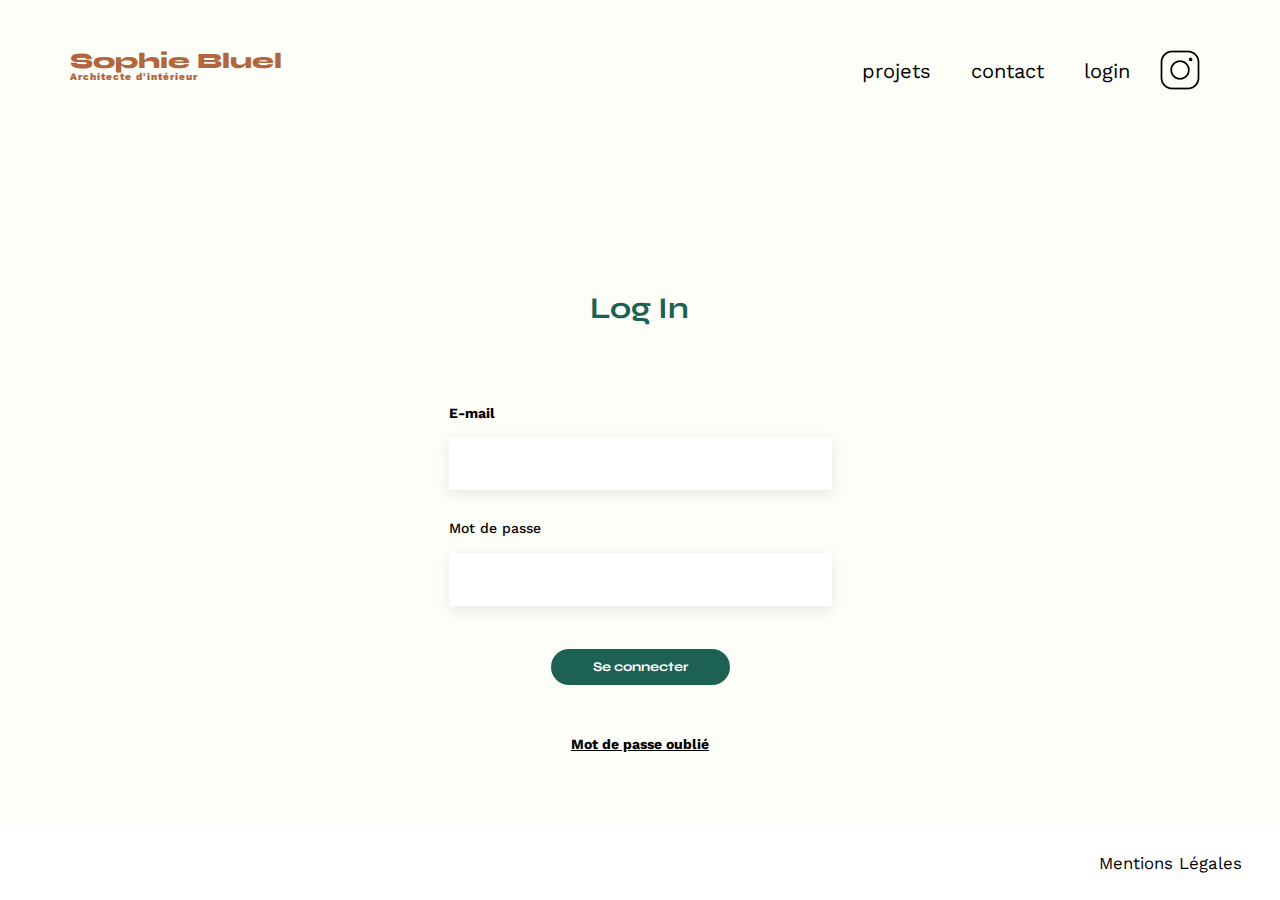
==== FrontEnd/login.html @ b078c042 "basic project" ====
<!DOCTYPE html>
<html lang="fr">
<head>
    <meta charset="UTF-8">
    <title>Sophie Bluel - Architecte d'intérieur</title>
    <meta name="viewport" content="width=device-width, initial-scale=1.0">
    <link rel="preconnect" href="https://fonts.googleapis.com">
	<link rel="preconnect" href="https://fonts.gstatic.com" crossorigin>
	<link href="https://fonts.googleapis.com/css2?family=Syne:wght@700;800&family=Work+Sans&display=swap" rel="stylesheet">
	<meta name="description" content="">
	<link rel="stylesheet" href="./assets/style/style.css">
	<link rel="stylesheet" href="./assets/style/login.css">
    <script src="./assets/JS/authentification.js" defer></script>
</head>
<body>
<header>
    <a href="index.html"><h1>Sophie Bluel <span>Architecte d'intérieur</span></h1></a>
    <nav>
        <ul>
			<li><a href="index.html#portfolio">projets</a></li>
			<li><a href="index.html#contact">contact</a></li>
			<li><a  href="/FrontEnd/login.html">login</a></li>
			<li><img src="./assets/icons/instagram.png" alt="Instagram"></li>
        </ul>
    </nav>
</header>
<main>
    <section class="login">
        <h2>Log In</h2>
		<p class="error"></p>
		<form action="#" method="post">
            <div class="div">
                <label for="email" class="email">E-mail</label>
                <input type="email" name="email" id="email">
            </div>
            <div class="div">
                <label for="password" class="password">Mot de passe</label>
                <input type="password" name="password" id="password" required>
            </div>
            <input type="submit" value="Se connecter" id="submit">
		</form>
        <a href="">Mot de passe oublié</a>
    </section>
</main>
<footer>
	<nav>
		<ul>
			<li>Mentions Légales</li>
		</ul>
	</nav>
</footer>
</body>
</html>
---- FrontEnd/assets/style/style.css ----
/* http://meyerweb.com/eric/tools/css/reset/
   v2.0 | 20110126
   License: none (public domain)
*/

html, body, div, span, applet, object, iframe,
h1, h2, h3, h4, h5, h6, p, blockquote, pre,
a, abbr, acronym, address, big, cite, code,
del, dfn, em, img, ins, kbd, q, s, samp,
small, strike, strong, sub, sup, tt, var,
b, u, i, center,
dl, dt, dd, ol, ul, li,
fieldset, form, label, legend,
table, caption, tbody, tfoot, thead, tr, th, td,
article, aside, canvas, details, embed,
figure, figcaption, footer, header, hgroup,
menu, nav, output, ruby, section, summary,
time, mark, audio, video {
	margin: 0;
	padding: 0;
	border: 0;
	font-size: 100%;
	font: inherit;
	vertical-align: baseline;
}
/* HTML5 display-role reset for older browsers */
article, aside, details, figcaption, figure,
footer, header, hgroup, menu, nav, section {
	display: block;
}
body {
	line-height: 1;
}
ol, ul {
	list-style: none;
}
blockquote, q {
	quotes: none;
}
blockquote:before, blockquote:after,
q:before, q:after {
	content: '';
	content: none;
}
table {
	border-collapse: collapse;
	border-spacing: 0;
}
/** end reset css**/
body {
	max-width: 1440px;
	margin:auto;
	font-family: 'Work Sans' ;
	font-size: 14px;
	display: flex;
	flex-direction: column;
	align-items: center;
	background-color: #fefef8
}
header {
	display: flex;
	justify-content: space-between;
	margin: 50px 0;
	max-width: 1140px;
    width: 100%
}
section {
	margin: 50px 0
}

h1{
	display: flex;
	flex-direction: column;
	font-family: 'Syne';
	font-size: 22px;
	font-weight: 800;
	color: #B1663C
}

h1 > span {
	font-family: 'Work Sans';
	font-size:10px;
	letter-spacing: 0.1em;
;
}

h2{
	font-family: 'Syne';
	font-weight: 700;
	font-size: 30px;
	color: #1D6154
}
nav ul {
	display: flex;
	align-items: center;
	list-style-type: none;

}

li:hover {
	color: #B1663C;
}
#introduction {
	display: flex;
	align-items: center;
}
#introduction figure {
	flex: 1
}
#introduction img {
	display: block;
	margin: auto;
	width: 80%;
}

#introduction article {
	flex: 1
}
#introduction h2 {
	margin-bottom: 1em;
}

#introduction p {
	margin-bottom: 0.5em;
}
#portfolio h2 {
	text-align: center;
	margin-bottom: 1em;
}
.gallery {
	width: 100%;
	display: grid;
	grid-template-columns: 1fr 1fr 1fr;
	grid-column-gap: 20px;
	grid-row-gap: 20px;
}

.gallery img {
	width: 305px;
    height: 407px;
}
#contact {
	width: 50%;
margin: auto;
}
#contact > * {
	text-align: center;

}
#contact h2{
	margin-bottom: 20px;
}
#contact form {
	text-align: left;
	margin: 30px 0 0 0;
    width: 100%;
	display: flex;
	flex-direction: column;
}

#contact input {
	height: 50px;
	font-size: 1.2em;
	border: none;
	box-shadow: 0px 4px 14px rgba(0, 0, 0, 0.09);
	text-align: start;
}
#contact label {
	margin: 2em 0 1em 0;
}
#contact textarea {
	border: none;
	box-shadow: 0px 4px 14px rgba(0, 0, 0, 0.09);
	text-align: start;
}

input[type="submit"]{
	font-family: 'Syne';
	font-weight: 700;
	color: white;
	background-color: #1D6154;
	margin : 2em auto ;
	width: 180px;
	border-radius: 60px;
}

footer {
	width: 100%;
	background-color: #FFFFFF;
}

footer nav ul {
	display: flex;
	justify-content: flex-end;
	margin: 2em
}

/* Mes modifications*/

main {
	max-width: 76%;
}

#portfolio .ul {
	display: flex;
	justify-content: center;
	height: 38px;
	margin-bottom: 2em;
}

#portfolio h3 {
	display: flex;
	justify-content: space-around;
	width: 585px;
	gap: 0px;
	text-align: center;
}

#portfolio button {
	min-width: 100px;
	height: 37px;
	border-radius: 60px;
	border: 1px solid #1D6154;
	color :#1D6154;
	background: none;
	font-family: Syne;
	font-size: 16px;
	font-weight: 700;
	line-height: 19.2px;
	text-align: center;
	padding: 10px;
}

#portfolio .tousactivate {
	background: #1D6154;
	color: #FFFFFF;
}

#portfolio .btnactivate{
	background: #1D6154;
	color: #FFFFFF;
}

#portfolio button:hover {
	background: #1D6154;
	color: #FFFFFF;
	cursor: pointer;
}

nav li, nav a {
	padding: 0 10px;
	font-size: 1.2em;
}

header a {
	text-decoration: none;
	color: initial;
}

nav a:hover {
	color: #b13c3c;
}

#portfolio .div-edit {
	display: flex;
	justify-content: center;
	align-items: center;
	margin-bottom: 2rem;
	gap: 1.25rem;
}

#portfolio .div-edit span {
	font-size: large;
	margin-bottom: 25px;
	cursor: pointer;
}
.admin-mod {
	background-color: black;
	height: 59px;
	width: 100%;
	display: flex;
	justify-content: center;
	align-items: center;
	color: #FFFFFF;
}

.admin-mod p {
	display: flex;
	color: white;
	width: max-content;
	height: 19px;
	gap: 21px;
	font-size: 19px;
}

.admin-mod p i {
	font-size: 16px;
	color: white;
}

h2 i {
	display: flex;
	height: 13px;
	width: 13px;
	color: #030303;
}

.logout:hover {
	font-weight: bold;
}

input[type="submit"]:hover {
	background: #0E2F28;
	cursor: pointer;
}

#contact input[value="Envoyer"] {
	text-align: center;
}

nav li:hover {
	cursor: pointer;
}

/* MODALE */

.modal {
	display: none;
	align-items: center;
	justify-content: center;
	position: fixed;
	height: 100%;
	width: 100%;
	background-color: rgba(0, 0, 0, 0.5)
}

.modal h2 {
	font-family: Work Sans;
	font-size: 26px;
	font-weight: 400;
	color: black;
	padding-top: 9.74%
}

.modal__pictures, .modal__pictures--add {
	position: relative;
	height: 670px;
	width: 43%;
	max-width: 630px;
	background-color: #FFFFFF;
	display: flex;
	align-items: center;
	justify-content: flex-end;
	flex-direction: column;
}

.modal .fa-xmark {
	position: absolute;
	top: 24px;
	right: 24px;
	font-size: 24px;
	cursor: pointer;
}

.modal button {
	width: 237px;
	height: 36px;
	border-radius: 60px;
	border: none;
	color: white;
    background-color: #1D6154;
	border-color: #1D6154;
	cursor: pointer;
	font-family: 'Syne';
}

.modal button:hover {
	background: #0E2F28;
}

.galleryModal {
	display: grid;
    grid-template-columns: 1fr 1fr 1fr 1fr 1fr;
	grid-column-gap: 8px;
    grid-row-gap: 4.36%;
	padding: 9.74% 0;
}

.contentButton {
	display: flex;
    justify-content: center;
    align-items: center;
    height: 126px;
    width: 407.23px;
	border-top: 1px solid #B3B3B3
}

.galleryModal figure {
	height: 1%;
}

.galleryModal img {
	height: 100px;
	width: 75px
}

.modal__pictures figure span {
	display: flex;
	align-items: center;
    justify-content: center;
	height: 17px;
	width: 17px;
	position: relative;
	top: 22px;
	left: 55px;
	color: #FFFFFF;
	background-color: black;
	font-size: 17px;
}

.modal__pictures figure span .fa-trash-can {
	font-size: 10px;
	cursor: pointer;
}

/* Modal 2 */
/* Element principal stylisé avec la première modal*/


.modal__pictures--add {
	display: none;
	justify-content: space-around;
}

.modal__pictures--add form {
	display: flex;
	flex-direction: column;
	justify-content: space-around;
	width: 66.67%;
}

.modal__pictures--add .contentButton button {
	background-color: #A7A7A7;
	color: #FFFFFF;
	border: none;
	cursor: auto;
}

.modal__pictures--add .contentButton {
	width: auto;
}

.imageSelect {
	display: flex;
	flex-direction: column;
	align-items: center;
	justify-content: space-around;
	height: 169px;
	background-color: #E8F1F6;
	border-radius: 3px;
}

.div__form {
	display: flex;
	flex-direction: column;
	height: 100%;
	gap: 20px;
}

.fa-image {
	color: #CBD6DC;
	font-size: 76px;
}

.imageSelect label {
	background-color: #CBD6DC;
	color: #306685;
	border-radius: 50px;
	height: 36px;
	width: 173px;
	display: flex;
    justify-content: center;
    align-items: center;
}

.imageSelect input {
	display: none;
}

.div__form img {
	display: none;
	max-width: 100%;
	max-height: 100%;
}

.div__form p {
	font-size: 10px;
}

#title, #category {
	height: 51px;
	border: none;
	box-shadow: 0px 4px 14px 0px #00000017;
}

.fa-arrow-left {
	position: absolute;
	top: 26px;
	left: 26px;
	font-size: 21px;
	cursor: pointer;
}

.fa-image {
	font-size: 76px;
}

.modal__pictures--add .contentButton .valid {
	background: #1D6154;
	color: #FFFFFF;
	cursor: pointer;
}

.modal__pictures--add .need {
	position: absolute;
	color: #B1663C;
	top: 18%;
}

.errorImg, .noFiles {
	color: red;
	text-align: center;
}
---- FrontEnd/assets/style/login.css ----
main {
    flex-grow: 1;
}

main .login {
    display: flex;
    flex-direction: column;
    align-items: center;
    gap: 38px;
    font-weight: bold;
}

main form {
    display: flex;
    flex-direction: column;
    gap: 30px;
}

main h2 {
    display: flex;
    margin-top: 100px;
    width: 100px;
    height: 36px;
}

nav a:hover {
font-weight: bold;
color: initial;
}

section a {
    color: initial;
    line-height: 16.42px;
}

.email {
    line-height: 16.42px;
}

#email {
    Width : 379px;
    Height : 51px;
    background: #FFFFFF;
    box-shadow: 0px 4px 14px 0px #00000017;
    border: none;
}

.password {
    font-weight: 500;
    line-height: 16.42px;
}

#password {
    Width : 379px;
    Height : 51px;
    background: #FFFFFF;
    box-shadow: 0px 4px 14px 0px #00000017;
    border: none;
}

.error {
    color: red;
}

.div {
    display: flex;
    flex-direction: column;
    gap: 16px;
}

#submit {
    width: 179px;
    height: 36px;
    border-radius: 60px;
    border: none;
    margin: 1em auto;
}

footer {
    position: absolute;
    bottom: 0;
    left: 0;
    width: 100%;
    max-width: 1440px;
}

footer nav ul {
	display: flex;
	justify-content: flex-end;
	margin: 2em
}
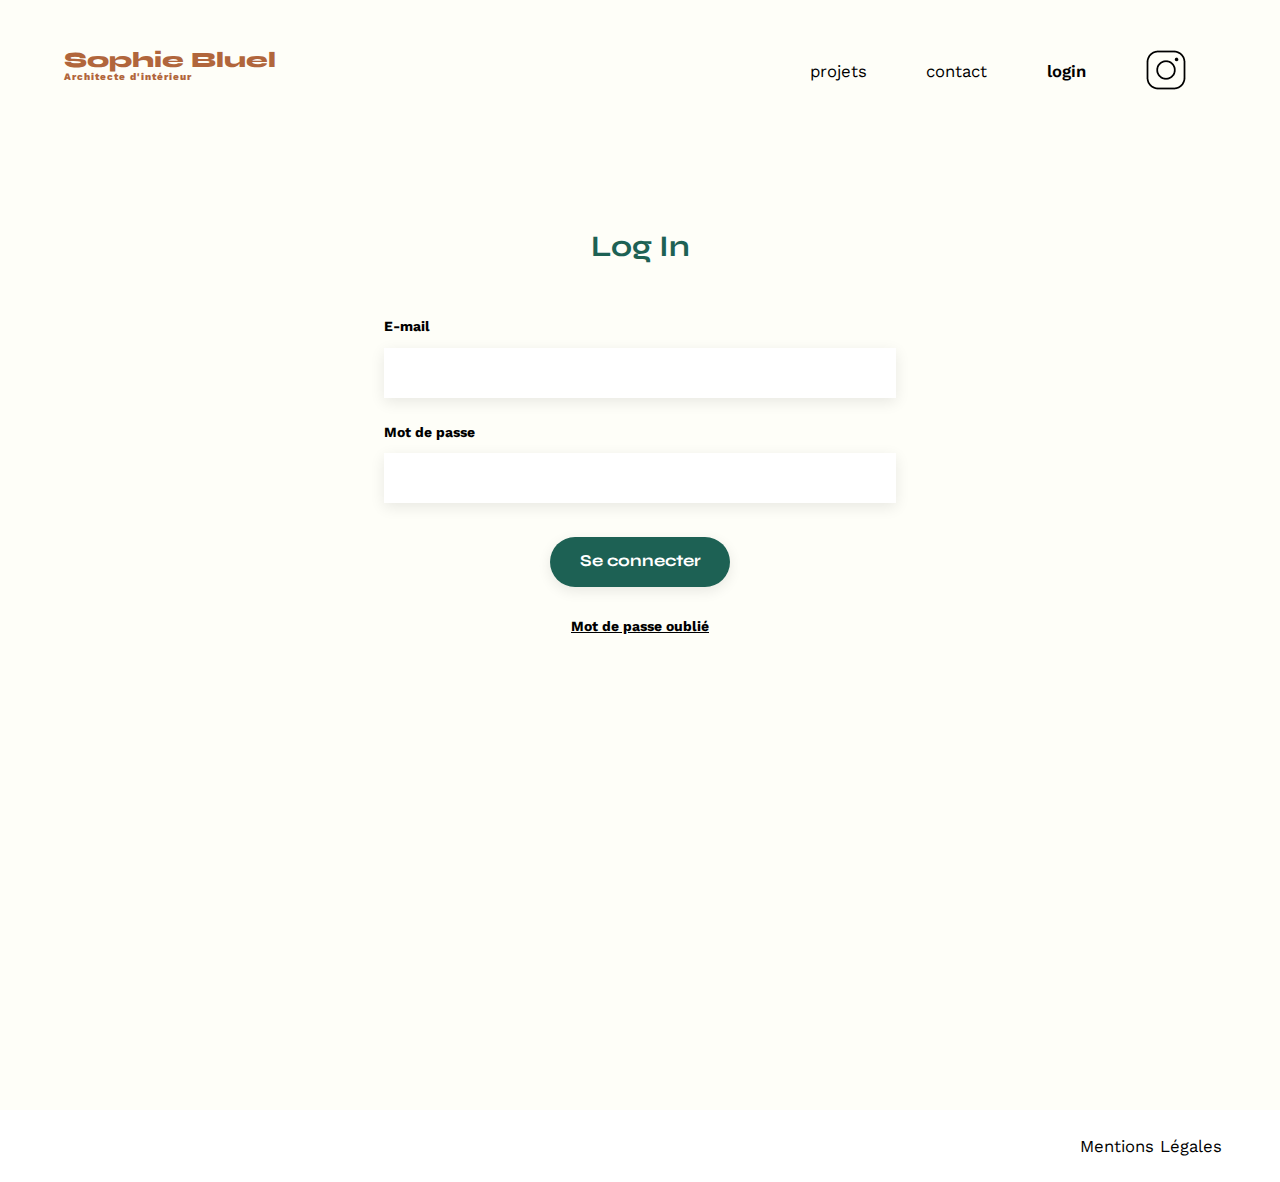
==== commit 2a45b395: "Projet de base" ====
--- a/FrontEnd/login.html
+++ b/FrontEnd/login.html
@@ -1,53 +1,57 @@
 <!DOCTYPE html>
 <html lang="fr">
-<head>
-    <meta charset="UTF-8">
-    <title>Sophie Bluel - Architecte d'intérieur</title>
-    <meta name="viewport" content="width=device-width, initial-scale=1.0">
-    <link rel="preconnect" href="https://fonts.googleapis.com">
-	<link rel="preconnect" href="https://fonts.gstatic.com" crossorigin>
-	<link href="https://fonts.googleapis.com/css2?family=Syne:wght@700;800&family=Work+Sans&display=swap" rel="stylesheet">
-	<meta name="description" content="">
-	<link rel="stylesheet" href="./assets/style/style.css">
-	<link rel="stylesheet" href="./assets/style/login.css">
-    <script src="./assets/JS/authentification.js" defer></script>
-</head>
-<body>
-<header>
-    <a href="index.html"><h1>Sophie Bluel <span>Architecte d'intérieur</span></h1></a>
-    <nav>
-        <ul>
-			<li><a href="index.html#portfolio">projets</a></li>
-			<li><a href="index.html#contact">contact</a></li>
-			<li><a  href="/FrontEnd/login.html">login</a></li>
-			<li><img src="./assets/icons/instagram.png" alt="Instagram"></li>
-        </ul>
-    </nav>
-</header>
-<main>
-    <section class="login">
-        <h2>Log In</h2>
-		<p class="error"></p>
-		<form action="#" method="post">
-            <div class="div">
-                <label for="email" class="email">E-mail</label>
-                <input type="email" name="email" id="email">
-            </div>
-            <div class="div">
-                <label for="password" class="password">Mot de passe</label>
-                <input type="password" name="password" id="password" required>
-            </div>
-            <input type="submit" value="Se connecter" id="submit">
-		</form>
-        <a href="">Mot de passe oublié</a>
-    </section>
-</main>
-<footer>
-	<nav>
-		<ul>
-			<li>Mentions Légales</li>
-		</ul>
-	</nav>
-</footer>
-</body>
+    <head>
+        <meta charset="UTF-8">
+        <title>Sophie Bluel - Architecte d'intérieur</title>
+        <meta name="viewport" content="width=device-width, initial-scale=1.0">
+        <link rel="preconnect" href="https://fonts.googleapis.com">
+        <link rel="preconnect" href="https://fonts.gstatic.com" crossorigin>
+        <link href="https://fonts.googleapis.com/css2?family=Syne:wght@700;800&family=Work+Sans&display=swap" rel="stylesheet">
+        <meta name="description" content="">
+        <link rel="stylesheet" href="assets/style/style.css">
+    </head>
+
+    <body>
+        <!--==================== HEADER ====================-->
+		<header>
+			<h1>Sophie Bluel <span>Architecte d'intérieur</span></h1>
+			<nav>
+				<ul>
+					<li><a href="./index.html">projets</a></li>
+					<li><a href="mailto:contact@sophiebluel.com">contact</a></li>
+					<li class="active">login</li>
+					<li><img src="./assets/icons/instagram.png" alt="Icône Instagram"></li>
+				</ul>
+			</nav>
+		</header>
+
+        <!--==================== LOGIN ====================-->
+        <main class="login">
+            <section id="contact">
+                <h2>Log In</h2>
+                <p class="message-error"></p>
+                <form action="#" method="post">
+                    <label for="email">E-mail</label>
+                    <input type="email" name="email" id="email">
+                    <label for="password"> Mot de passe</label>
+                    <input type="password" name="password" id="password">
+                    <input type="submit" value="Se connecter">
+                    <a class="reset-password" href="#">Mot de passe oublié</a>
+                </form>
+            </section>
+        </main>
+
+        <!--==================== FOOTER ====================-->
+		<footer>
+			<nav>
+				<ul>
+					<li>Mentions Légales</li>
+				</ul>
+			</nav>
+		</footer>
+
+		<!--==================== JAVASCRIPT ====================-->
+		<script src="./assets/js/login.js"></script>
+
+    </body>
 </html>--- a/FrontEnd/assets/style/style.css
+++ b/FrontEnd/assets/style/style.css
@@ -1,112 +1,142 @@
-/* http://meyerweb.com/eric/tools/css/reset/
-   v2.0 | 20110126
-   License: none (public domain)
-*/
-
-html, body, div, span, applet, object, iframe,
-h1, h2, h3, h4, h5, h6, p, blockquote, pre,
-a, abbr, acronym, address, big, cite, code,
-del, dfn, em, img, ins, kbd, q, s, samp,
-small, strike, strong, sub, sup, tt, var,
-b, u, i, center,
-dl, dt, dd, ol, ul, li,
-fieldset, form, label, legend,
-table, caption, tbody, tfoot, thead, tr, th, td,
-article, aside, canvas, details, embed,
-figure, figcaption, footer, header, hgroup,
-menu, nav, output, ruby, section, summary,
-time, mark, audio, video {
+/*=============== BASE ===============*/
+* {
 	margin: 0;
 	padding: 0;
-	border: 0;
 	font-size: 100%;
 	font: inherit;
 	vertical-align: baseline;
 }
-/* HTML5 display-role reset for older browsers */
+
+
+html {
+	scroll-behavior: smooth;
+}
+
 article, aside, details, figcaption, figure,
 footer, header, hgroup, menu, nav, section {
 	display: block;
 }
+
+main {
+	width: 90%;
+}
+
 body {
+	background-color: #fefef8;
 	line-height: 1;
-}
+	max-width: 1440px;
+	width: 100%;
+	margin:auto;
+	font-family: 'Work Sans' ;
+	font-size: 0.87rem;
+	display: flex;
+	flex-direction: column;
+	align-items: center;
+}
+
+section {
+	margin: 3.12rem 0;
+}
+
 ol, ul {
 	list-style: none;
 }
+
 blockquote, q {
 	quotes: none;
 }
+
 blockquote:before, blockquote:after,
 q:before, q:after {
 	content: '';
 	content: none;
 }
+
 table {
 	border-collapse: collapse;
 	border-spacing: 0;
 }
-/** end reset css**/
-body {
-	max-width: 1440px;
-	margin:auto;
-	font-family: 'Work Sans' ;
-	font-size: 14px;
-	display: flex;
-	flex-direction: column;
-	align-items: center;
-	background-color: #fefef8
-}
+
+a {
+	color: inherit;
+	text-decoration: none;
+}
+
+.active {
+	font-weight: 600;
+}
+
+/*=============== HEADER ===============*/
 header {
 	display: flex;
 	justify-content: space-between;
-	margin: 50px 0;
-	max-width: 1140px;
-    width: 100%
-}
-section {
-	margin: 50px 0
-}
-
-h1{
+	margin: 3.12rem 0;
+	width: 90%;
+}
+
+h1 {
 	display: flex;
 	flex-direction: column;
 	font-family: 'Syne';
-	font-size: 22px;
+	font-size: 1.37rem;
 	font-weight: 800;
-	color: #B1663C
+	color: #B1663C;
 }
 
 h1 > span {
 	font-family: 'Work Sans';
-	font-size:10px;
+	font-size: 0.62rem;
 	letter-spacing: 0.1em;
-;
-}
-
-h2{
+}
+
+h2 {
 	font-family: 'Syne';
 	font-weight: 700;
-	font-size: 30px;
-	color: #1D6154
-}
+	font-size: 1.87rem;
+	color: #1D6154;
+}
+
 nav ul {
 	display: flex;
 	align-items: center;
 	list-style-type: none;
 
+}
+nav li {
+	padding: 0 1.87rem;
+	font-size: 1.2em;
 }
 
 li:hover {
 	color: #B1663C;
-}
+	cursor: pointer;
+}
+
+/*=============== ADMINISTRATEUR ===============*/
+.admin-mod {
+	background-color: black;
+	height: 3.12rem;
+	width: 100%;
+	display: flex;
+	justify-content: center;
+	align-items: center;
+
+}
+
+.admin-mod p {
+	color: white;
+}
+
+/*=============== INTRO ===============*/
 #introduction {
 	display: flex;
 	align-items: center;
 }
+
 #introduction figure {
-	flex: 1
-}
+	flex: 1;
+}
+
 #introduction img {
 	display: block;
 	margin: auto;
@@ -114,8 +144,9 @@
 }
 
 #introduction article {
-	flex: 1
-}
+	flex: 1;
+}
+
 #introduction h2 {
 	margin-bottom: 1em;
 }
@@ -123,411 +154,399 @@
 #introduction p {
 	margin-bottom: 0.5em;
 }
+
+/*=============== PORTFOLIO ===============*/
 #portfolio h2 {
 	text-align: center;
 	margin-bottom: 1em;
 }
+
+.container-filtres {
+	display: flex;
+	justify-content: center;
+	align-items: center;
+	gap: 0.93rem;
+	height: 6.25rem;
+}
+
+.container-filtres button {
+	background-color: #fefef8;
+	padding: 0.56rem 1.25rem;
+	border: 0.06rem solid #1d6154;
+	border-radius: 1.56rem;
+	color: #1d6154;
+	font-weight: 700;
+	font-size: 1.2rem;
+	font-family: Syne;
+	cursor: pointer;
+}
+
+.container-filtres button:focus {
+	background-color: #1d6154;
+	color: white;
+}
+
 .gallery {
 	width: 100%;
 	display: grid;
 	grid-template-columns: 1fr 1fr 1fr;
-	grid-column-gap: 20px;
-	grid-row-gap: 20px;
+	grid-column-gap: 1.25rem;
+	grid-row-gap: 1.25rem;
 }
 
 .gallery img {
-	width: 305px;
-    height: 407px;
-}
+	width: 100%;
+}
+
+#portfolio .div-edit {
+	display: flex;
+	justify-content: center;
+	align-items: center;
+	margin-bottom: 2rem;
+	gap: 1.25rem;
+}
+
+#portfolio .div-edit span {
+	font-size: large;
+	margin-bottom: 1.5rem;
+	cursor: pointer;
+}
+
+/*=============== MODALS ===============*/
+.container-modals {
+	display: none;
+	justify-content: center;
+	align-items: center;
+	position: fixed;
+	margin: 0 auto;
+	max-width: 1440px;
+	width: 100%;
+	height: 100%;
+	background-color: rgba(128, 128, 128, 0.347);
+}
+
+.modal-projet {
+	background-color: white;
+	width: 40%;
+	height: 70%;
+	border-radius: 0.75rem;
+	display: flex;
+	flex-direction: column;
+	align-items: center;
+	justify-content: space-around;
+	position: relative;
+}
+
+.fa-xmark {
+	position: absolute;
+	top: 1.25rem;
+	right: 1.25rem;
+	font-size: 1.3rem;
+	cursor: pointer;
+}
+
+/* Edition des projets dans la modale */
+.container-gallery-button {
+	display: flex;
+    flex-direction: column;
+    justify-content: space-between;
+    height: 70%;
+    width: 70%;
+}
+
+.projet-modal {
+	width: 100%;
+    height: 50%;
+    display: grid;
+    grid-template-columns: 1fr 1fr 1fr 1fr 1fr;
+    grid-template-rows: 40% 40% 40%;
+    grid-column-gap: 10px;
+    grid-row-gap: 30px;
+	margin-top: -2rem;
+}
+
+.modal-projet h2 {
+	margin-top: 10px;
+	margin-bottom: 2rem;
+    font-weight: bold;
+    font-size: 1.5rem;
+}
+
+.projet-modal figure {
+	width: 100%;
+    height: 100%;
+    position: relative;
+}
+
+.projet-modal img {
+	width: 100%;
+    height: 100%;
+}
+
+.projet-modal span {
+	display: flex;
+    justify-content: center;
+    align-items: center;
+    position: absolute;
+    top: 5px;
+    right: 5px;
+    background-color: black;
+    height: 18px;
+    width: 18px;
+    cursor: pointer;
+}
+
+.projet-modal .fa-trash-can {
+	color: white;
+    font-size: 0.7rem;
+}
+
+.container-button-modal {
+	display: flex;
+    justify-content: center;
+    align-items: center;
+    height: 20%;
+    width: 100%;
+    border-top: 1px solid gray
+}
+
+.container-button-modal button {
+	background-color: #1d6154;
+    padding: 9px 50px;
+    border-radius: 25px;
+    color: white;
+    font-weight: 700;
+    font-size: 1rem;
+    font-family: Syne;
+    cursor: pointer;
+	border: none;
+}
+
+.container-button-modal button:hover {
+	background-color: white;
+    border: 1px solid #1d6154;
+    color: #1d6154;
+}
+
+/* Modale 2 - Add works */
+.modal-addworks {
+	background-color: white;
+	width: 40%;
+	height: 70%;
+	border-radius: 0.75rem;
+	display: none;
+	flex-direction: column;
+	align-items: center;
+	justify-content: space-around;
+	position: relative;
+}
+
+.modal-addworks .arrow-left .fa-arrow-left {
+	position: absolute;
+    top: 1.25rem;
+    left: 1.25rem;
+	font-size: 1.3rem;
+    cursor: pointer;
+}
+
+.modal-addworks .xmark .fa-xmark {
+	position: absolute;
+	top: 1.25rem;
+	right: 1.25rem;
+	font-size: 1.3rem;
+	cursor: pointer;
+}
+
+.modal-addworks h2 {
+	margin-top: 10px;
+    font-weight: bold;
+    font-size: 1.5rem;
+}
+
+.modal-addworks form {
+	display: flex;
+    justify-content: center;
+    flex-direction: column;
+    height: 80%;
+    width: 75%;
+    gap: 20px;
+}
+
+.modal-addworks form .container-file {
+	display: flex;
+    position: relative;
+    flex-direction: column;
+    justify-content: center;
+    align-items: center;
+    height: 40%;
+    background-color: #e8f1f6;
+    gap: 10px;
+}
+
+.modal-addworks form .container-file img {
+	display: none;
+    max-width: 100%;
+    height: 100%;
+    z-index: 2;
+    position: absolute;
+}
+
+.modal-addworks form .container-file .fa-image {
+	margin-top: 1rem;
+	font-size: 4rem;
+    color: #b9c5cc;
+}
+
+.modal-addworks form .container-file .label-file {
+	display: block;
+    display: flex;
+    align-items: center;
+    background-color: #b9c5cc;
+    border-radius: 15px;
+    height: 30px;
+    padding: 0 20px;
+    color: #306685;
+    cursor: pointer;
+}
+
+.modal-addworks form .container-file input {
+	opacity: 0;
+}
+
+.modal-addworks form #title {
+	height: 3.12rem;
+	font-size: 0.8rem;
+	border: none;
+	box-shadow: 0 0.25rem 0.87rem rgba(0, 0, 0, 0.09);
+}
+
+.modal-addworks form #category-input {
+	height: 3.12rem;
+	font-size: 0.8rem;
+	border: none;
+	box-shadow: 0 0.25rem 0.87rem rgba(0, 0, 0, 0.09);
+}
+
+.container-button-addworks {
+	display: flex;
+    justify-content: center;
+    align-items: center;
+    height: 100px;
+    width: 100%;
+    border-top: 1px solid gray;
+}
+
+.container-button-addworks .button-modal-2 {
+	background-color: #a7a7a7;
+    padding: 9px 50px;
+    border-radius: 25px;
+    color: white;
+    font-weight: 700;
+    font-size: 1rem;
+    font-family: Syne;
+    cursor: pointer;
+	border: none;
+}
+
+.container-button-addworks .button-modal-2:hover {
+	background-color: white;
+    border: 1px solid #1d6154;
+    color: #1d6154;
+}
+
+.button-modal-2-active {
+	background-color: #1d6154;
+	padding: 9px 50px;
+    border-radius: 25px;
+    color: white;
+    font-weight: 700;
+    font-size: 1rem;
+    font-family: Syne;
+    cursor: pointer;
+	border: none;
+}
+
+/*=============== LOGIN ===============*/
+.login {
+	width: 80%;
+	min-height: 40.6rem;
+	margin-top: 5.62rem;
+	margin-bottom: 14.25rem;
+}
+
+.reset-password {
+    display: flex;
+    justify-content: center;
+    color: black;
+    font-weight: 700;
+	text-decoration: underline;
+}
+
+.message-error {
+	color: #ff0000;
+}
+
+/*=============== CONTACT ===============*/
 #contact {
 	width: 50%;
-margin: auto;
-}
+	margin: auto;
+}
+
 #contact > * {
 	text-align: center;
-
-}
+}
+
 #contact h2{
-	margin-bottom: 20px;
-}
+	margin-bottom: 1.25rem;
+}
+
 #contact form {
 	text-align: left;
-	margin: 30px 0 0 0;
-    width: 100%;
+	margin-top: 1.87rem;
 	display: flex;
 	flex-direction: column;
 }
 
 #contact input {
-	height: 50px;
+	height: 3.12rem;
 	font-size: 1.2em;
 	border: none;
-	box-shadow: 0px 4px 14px rgba(0, 0, 0, 0.09);
-	text-align: start;
-}
+	box-shadow: 0 0.25rem 0.87rem rgba(0, 0, 0, 0.09);
+}
+
 #contact label {
 	margin: 2em 0 1em 0;
-}
+	font-weight: 700;
+}
+
 #contact textarea {
 	border: none;
-	box-shadow: 0px 4px 14px rgba(0, 0, 0, 0.09);
-	text-align: start;
+	box-shadow: 0 0.25rem 0.87rem rgba(0, 0, 0, 0.09);
 }
 
 input[type="submit"]{
+	cursor: pointer;
 	font-family: 'Syne';
 	font-weight: 700;
 	color: white;
 	background-color: #1D6154;
-	margin : 2em auto ;
-	width: 180px;
-	border-radius: 60px;
-}
-
+	margin : 2em auto;
+	width: 11.25rem;
+	text-align: center;
+	border-radius: 3.75rem;
+}
+
+/*=============== FOOTER ===============*/
 footer {
-	width: 100%;
-	background-color: #FFFFFF;
+	display: flex;
+	justify-content: flex-end;
+	align-items: center;
+	background-color: #ffffff;
+	width: 100%;
 }
 
 footer nav ul {
 	display: flex;
 	justify-content: flex-end;
-	margin: 2em
-}
-
-/* Mes modifications*/
-
-main {
-	max-width: 76%;
-}
-
-#portfolio .ul {
-	display: flex;
-	justify-content: center;
-	height: 38px;
-	margin-bottom: 2em;
-}
-
-#portfolio h3 {
-	display: flex;
-	justify-content: space-around;
-	width: 585px;
-	gap: 0px;
-	text-align: center;
-}
-
-#portfolio button {
-	min-width: 100px;
-	height: 37px;
-	border-radius: 60px;
-	border: 1px solid #1D6154;
-	color :#1D6154;
-	background: none;
-	font-family: Syne;
-	font-size: 16px;
-	font-weight: 700;
-	line-height: 19.2px;
-	text-align: center;
-	padding: 10px;
-}
-
-#portfolio .tousactivate {
-	background: #1D6154;
-	color: #FFFFFF;
-}
-
-#portfolio .btnactivate{
-	background: #1D6154;
-	color: #FFFFFF;
-}
-
-#portfolio button:hover {
-	background: #1D6154;
-	color: #FFFFFF;
-	cursor: pointer;
-}
-
-nav li, nav a {
-	padding: 0 10px;
-	font-size: 1.2em;
-}
-
-header a {
-	text-decoration: none;
-	color: initial;
-}
-
-nav a:hover {
-	color: #b13c3c;
-}
-
-#portfolio .div-edit {
-	display: flex;
-	justify-content: center;
-	align-items: center;
-	margin-bottom: 2rem;
-	gap: 1.25rem;
-}
-
-#portfolio .div-edit span {
-	font-size: large;
-	margin-bottom: 25px;
-	cursor: pointer;
-}
-.admin-mod {
-	background-color: black;
-	height: 59px;
-	width: 100%;
-	display: flex;
-	justify-content: center;
-	align-items: center;
-	color: #FFFFFF;
-}
-
-.admin-mod p {
-	display: flex;
-	color: white;
-	width: max-content;
-	height: 19px;
-	gap: 21px;
-	font-size: 19px;
-}
-
-.admin-mod p i {
-	font-size: 16px;
-	color: white;
-}
-
-h2 i {
-	display: flex;
-	height: 13px;
-	width: 13px;
-	color: #030303;
-}
-
-.logout:hover {
-	font-weight: bold;
-}
-
-input[type="submit"]:hover {
-	background: #0E2F28;
-	cursor: pointer;
-}
-
-#contact input[value="Envoyer"] {
-	text-align: center;
-}
-
-nav li:hover {
-	cursor: pointer;
-}
-
-/* MODALE */
-
-.modal {
-	display: none;
-	align-items: center;
-	justify-content: center;
-	position: fixed;
-	height: 100%;
-	width: 100%;
-	background-color: rgba(0, 0, 0, 0.5)
-}
-
-.modal h2 {
-	font-family: Work Sans;
-	font-size: 26px;
-	font-weight: 400;
-	color: black;
-	padding-top: 9.74%
-}
-
-.modal__pictures, .modal__pictures--add {
-	position: relative;
-	height: 670px;
-	width: 43%;
-	max-width: 630px;
-	background-color: #FFFFFF;
-	display: flex;
-	align-items: center;
-	justify-content: flex-end;
-	flex-direction: column;
-}
-
-.modal .fa-xmark {
-	position: absolute;
-	top: 24px;
-	right: 24px;
-	font-size: 24px;
-	cursor: pointer;
-}
-
-.modal button {
-	width: 237px;
-	height: 36px;
-	border-radius: 60px;
-	border: none;
-	color: white;
-    background-color: #1D6154;
-	border-color: #1D6154;
-	cursor: pointer;
-	font-family: 'Syne';
-}
-
-.modal button:hover {
-	background: #0E2F28;
-}
-
-.galleryModal {
-	display: grid;
-    grid-template-columns: 1fr 1fr 1fr 1fr 1fr;
-	grid-column-gap: 8px;
-    grid-row-gap: 4.36%;
-	padding: 9.74% 0;
-}
-
-.contentButton {
-	display: flex;
-    justify-content: center;
-    align-items: center;
-    height: 126px;
-    width: 407.23px;
-	border-top: 1px solid #B3B3B3
-}
-
-.galleryModal figure {
-	height: 1%;
-}
-
-.galleryModal img {
-	height: 100px;
-	width: 75px
-}
-
-.modal__pictures figure span {
-	display: flex;
-	align-items: center;
-    justify-content: center;
-	height: 17px;
-	width: 17px;
-	position: relative;
-	top: 22px;
-	left: 55px;
-	color: #FFFFFF;
-	background-color: black;
-	font-size: 17px;
-}
-
-.modal__pictures figure span .fa-trash-can {
-	font-size: 10px;
-	cursor: pointer;
-}
-
-/* Modal 2 */
-/* Element principal stylisé avec la première modal*/
-
-
-.modal__pictures--add {
-	display: none;
-	justify-content: space-around;
-}
-
-.modal__pictures--add form {
-	display: flex;
-	flex-direction: column;
-	justify-content: space-around;
-	width: 66.67%;
-}
-
-.modal__pictures--add .contentButton button {
-	background-color: #A7A7A7;
-	color: #FFFFFF;
-	border: none;
-	cursor: auto;
-}
-
-.modal__pictures--add .contentButton {
-	width: auto;
-}
-
-.imageSelect {
-	display: flex;
-	flex-direction: column;
-	align-items: center;
-	justify-content: space-around;
-	height: 169px;
-	background-color: #E8F1F6;
-	border-radius: 3px;
-}
-
-.div__form {
-	display: flex;
-	flex-direction: column;
-	height: 100%;
-	gap: 20px;
-}
-
-.fa-image {
-	color: #CBD6DC;
-	font-size: 76px;
-}
-
-.imageSelect label {
-	background-color: #CBD6DC;
-	color: #306685;
-	border-radius: 50px;
-	height: 36px;
-	width: 173px;
-	display: flex;
-    justify-content: center;
-    align-items: center;
-}
-
-.imageSelect input {
-	display: none;
-}
-
-.div__form img {
-	display: none;
-	max-width: 100%;
-	max-height: 100%;
-}
-
-.div__form p {
-	font-size: 10px;
-}
-
-#title, #category {
-	height: 51px;
-	border: none;
-	box-shadow: 0px 4px 14px 0px #00000017;
-}
-
-.fa-arrow-left {
-	position: absolute;
-	top: 26px;
-	left: 26px;
-	font-size: 21px;
-	cursor: pointer;
-}
-
-.fa-image {
-	font-size: 76px;
-}
-
-.modal__pictures--add .contentButton .valid {
-	background: #1D6154;
-	color: #FFFFFF;
-	cursor: pointer;
-}
-
-.modal__pictures--add .need {
-	position: absolute;
-	color: #B1663C;
-	top: 18%;
-}
-
-.errorImg, .noFiles {
-	color: red;
-	text-align: center;
+	margin: 2em;
 }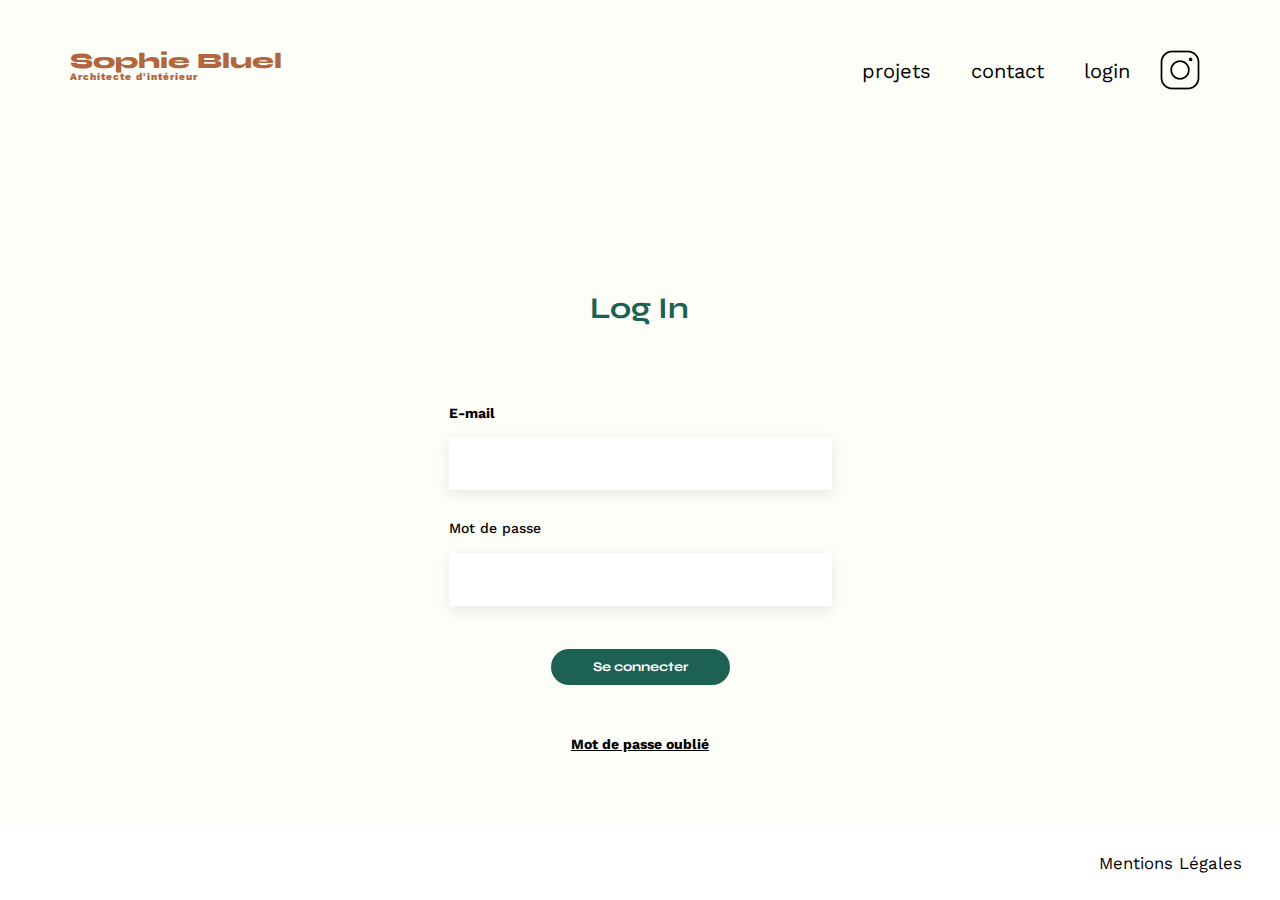
==== commit 5418668a: "demandes du client effectuées" ====
--- a/FrontEnd/login.html
+++ b/FrontEnd/login.html
@@ -1,57 +1,53 @@
 <!DOCTYPE html>
 <html lang="fr">
-    <head>
-        <meta charset="UTF-8">
-        <title>Sophie Bluel - Architecte d'intérieur</title>
-        <meta name="viewport" content="width=device-width, initial-scale=1.0">
-        <link rel="preconnect" href="https://fonts.googleapis.com">
-        <link rel="preconnect" href="https://fonts.gstatic.com" crossorigin>
-        <link href="https://fonts.googleapis.com/css2?family=Syne:wght@700;800&family=Work+Sans&display=swap" rel="stylesheet">
-        <meta name="description" content="">
-        <link rel="stylesheet" href="assets/style/style.css">
-    </head>
-
-    <body>
-        <!--==================== HEADER ====================-->
-		<header>
-			<h1>Sophie Bluel <span>Architecte d'intérieur</span></h1>
-			<nav>
-				<ul>
-					<li><a href="./index.html">projets</a></li>
-					<li><a href="mailto:contact@sophiebluel.com">contact</a></li>
-					<li class="active">login</li>
-					<li><img src="./assets/icons/instagram.png" alt="Icône Instagram"></li>
-				</ul>
-			</nav>
-		</header>
-
-        <!--==================== LOGIN ====================-->
-        <main class="login">
-            <section id="contact">
-                <h2>Log In</h2>
-                <p class="message-error"></p>
-                <form action="#" method="post">
-                    <label for="email">E-mail</label>
-                    <input type="email" name="email" id="email">
-                    <label for="password"> Mot de passe</label>
-                    <input type="password" name="password" id="password">
-                    <input type="submit" value="Se connecter">
-                    <a class="reset-password" href="#">Mot de passe oublié</a>
-                </form>
-            </section>
-        </main>
-
-        <!--==================== FOOTER ====================-->
-		<footer>
-			<nav>
-				<ul>
-					<li>Mentions Légales</li>
-				</ul>
-			</nav>
-		</footer>
-
-		<!--==================== JAVASCRIPT ====================-->
-		<script src="./assets/js/login.js"></script>
-
-    </body>
+<head>
+    <meta charset="UTF-8">
+    <title>Sophie Bluel - Architecte d'intérieur</title>
+    <meta name="viewport" content="width=device-width, initial-scale=1.0">
+    <link rel="preconnect" href="https://fonts.googleapis.com">
+	<link rel="preconnect" href="https://fonts.gstatic.com" crossorigin>
+	<link href="https://fonts.googleapis.com/css2?family=Syne:wght@700;800&family=Work+Sans&display=swap" rel="stylesheet">
+	<meta name="description" content="">
+	<link rel="stylesheet" href="./assets/style/style.css">
+	<link rel="stylesheet" href="./assets/style/login.css">
+    <script src="./assets/JS/authentification.js" defer></script>
+</head>
+<body>
+<header>
+    <a href="index.html"><h1>Sophie Bluel <span>Architecte d'intérieur</span></h1></a>
+    <nav>
+        <ul>
+			<li><a href="index.html#portfolio">projets</a></li>
+			<li><a href="index.html#contact">contact</a></li>
+			<li><a  href="/FrontEnd/login.html">login</a></li>
+			<li><img src="./assets/icons/instagram.png" alt="Instagram"></li>
+        </ul>
+    </nav>
+</header>
+<main>
+    <section class="login">
+        <h2>Log In</h2>
+		<p class="error"></p>
+		<form action="#" method="post">
+            <div class="div">
+                <label for="email" class="email">E-mail</label>
+                <input type="email" name="email" id="email">
+            </div>
+            <div class="div">
+                <label for="password" class="password">Mot de passe</label>
+                <input type="password" name="password" id="password" required>
+            </div>
+            <input type="submit" value="Se connecter" id="submit">
+		</form>
+        <a href="">Mot de passe oublié</a>
+    </section>
+</main>
+<footer>
+	<nav>
+		<ul>
+			<li>Mentions Légales</li>
+		</ul>
+	</nav>
+</footer>
+</body>
 </html>--- a/FrontEnd/assets/style/style.css
+++ b/FrontEnd/assets/style/style.css
@@ -1,142 +1,112 @@
-/*=============== BASE ===============*/
-* {
+/* http://meyerweb.com/eric/tools/css/reset/
+   v2.0 | 20110126
+   License: none (public domain)
+*/
+
+html, body, div, span, applet, object, iframe,
+h1, h2, h3, h4, h5, h6, p, blockquote, pre,
+a, abbr, acronym, address, big, cite, code,
+del, dfn, em, img, ins, kbd, q, s, samp,
+small, strike, strong, sub, sup, tt, var,
+b, u, i, center,
+dl, dt, dd, ol, ul, li,
+fieldset, form, label, legend,
+table, caption, tbody, tfoot, thead, tr, th, td,
+article, aside, canvas, details, embed,
+figure, figcaption, footer, header, hgroup,
+menu, nav, output, ruby, section, summary,
+time, mark, audio, video {
 	margin: 0;
 	padding: 0;
+	border: 0;
 	font-size: 100%;
 	font: inherit;
 	vertical-align: baseline;
 }
-
-
-html {
-	scroll-behavior: smooth;
-}
-
+/* HTML5 display-role reset for older browsers */
 article, aside, details, figcaption, figure,
 footer, header, hgroup, menu, nav, section {
 	display: block;
 }
-
-main {
-	width: 90%;
-}
-
 body {
-	background-color: #fefef8;
 	line-height: 1;
-	max-width: 1440px;
-	width: 100%;
-	margin:auto;
-	font-family: 'Work Sans' ;
-	font-size: 0.87rem;
-	display: flex;
-	flex-direction: column;
-	align-items: center;
-}
-
-section {
-	margin: 3.12rem 0;
-}
-
+}
 ol, ul {
 	list-style: none;
 }
-
 blockquote, q {
 	quotes: none;
 }
-
 blockquote:before, blockquote:after,
 q:before, q:after {
 	content: '';
 	content: none;
 }
-
 table {
 	border-collapse: collapse;
 	border-spacing: 0;
 }
-
-a {
-	color: inherit;
-	text-decoration: none;
-}
-
-.active {
-	font-weight: 600;
-}
-
-/*=============== HEADER ===============*/
+/** end reset css**/
+body {
+	max-width: 1440px;
+	margin:auto;
+	font-family: 'Work Sans' ;
+	font-size: 14px;
+	display: flex;
+	flex-direction: column;
+	align-items: center;
+	background-color: #fefef8
+}
 header {
 	display: flex;
 	justify-content: space-between;
-	margin: 3.12rem 0;
-	width: 90%;
-}
-
-h1 {
+	margin: 50px 0;
+	max-width: 1140px;
+    width: 100%
+}
+section {
+	margin: 50px 0
+}
+
+h1{
 	display: flex;
 	flex-direction: column;
 	font-family: 'Syne';
-	font-size: 1.37rem;
+	font-size: 22px;
 	font-weight: 800;
-	color: #B1663C;
+	color: #B1663C
 }
 
 h1 > span {
 	font-family: 'Work Sans';
-	font-size: 0.62rem;
+	font-size:10px;
 	letter-spacing: 0.1em;
-}
-
-h2 {
+;
+}
+
+h2{
 	font-family: 'Syne';
 	font-weight: 700;
-	font-size: 1.87rem;
-	color: #1D6154;
-}
-
+	font-size: 30px;
+	color: #1D6154
+}
 nav ul {
 	display: flex;
 	align-items: center;
 	list-style-type: none;
 
-}
-nav li {
-	padding: 0 1.87rem;
-	font-size: 1.2em;
 }
 
 li:hover {
 	color: #B1663C;
-	cursor: pointer;
-}
-
-/*=============== ADMINISTRATEUR ===============*/
-.admin-mod {
-	background-color: black;
-	height: 3.12rem;
-	width: 100%;
-	display: flex;
-	justify-content: center;
-	align-items: center;
-
-}
-
-.admin-mod p {
-	color: white;
-}
-
-/*=============== INTRO ===============*/
+}
 #introduction {
 	display: flex;
 	align-items: center;
 }
-
 #introduction figure {
-	flex: 1;
-}
-
+	flex: 1
+}
 #introduction img {
 	display: block;
 	margin: auto;
@@ -144,9 +114,8 @@
 }
 
 #introduction article {
-	flex: 1;
-}
-
+	flex: 1
+}
 #introduction h2 {
 	margin-bottom: 1em;
 }
@@ -154,399 +123,411 @@
 #introduction p {
 	margin-bottom: 0.5em;
 }
-
-/*=============== PORTFOLIO ===============*/
 #portfolio h2 {
 	text-align: center;
 	margin-bottom: 1em;
 }
-
-.container-filtres {
-	display: flex;
-	justify-content: center;
-	align-items: center;
-	gap: 0.93rem;
-	height: 6.25rem;
-}
-
-.container-filtres button {
-	background-color: #fefef8;
-	padding: 0.56rem 1.25rem;
-	border: 0.06rem solid #1d6154;
-	border-radius: 1.56rem;
-	color: #1d6154;
-	font-weight: 700;
-	font-size: 1.2rem;
-	font-family: Syne;
-	cursor: pointer;
-}
-
-.container-filtres button:focus {
-	background-color: #1d6154;
-	color: white;
-}
-
 .gallery {
 	width: 100%;
 	display: grid;
 	grid-template-columns: 1fr 1fr 1fr;
-	grid-column-gap: 1.25rem;
-	grid-row-gap: 1.25rem;
+	grid-column-gap: 20px;
+	grid-row-gap: 20px;
 }
 
 .gallery img {
-	width: 100%;
-}
-
-#portfolio .div-edit {
-	display: flex;
-	justify-content: center;
-	align-items: center;
-	margin-bottom: 2rem;
-	gap: 1.25rem;
-}
-
-#portfolio .div-edit span {
-	font-size: large;
-	margin-bottom: 1.5rem;
-	cursor: pointer;
-}
-
-/*=============== MODALS ===============*/
-.container-modals {
-	display: none;
-	justify-content: center;
-	align-items: center;
-	position: fixed;
-	margin: 0 auto;
-	max-width: 1440px;
-	width: 100%;
-	height: 100%;
-	background-color: rgba(128, 128, 128, 0.347);
-}
-
-.modal-projet {
-	background-color: white;
-	width: 40%;
-	height: 70%;
-	border-radius: 0.75rem;
-	display: flex;
-	flex-direction: column;
-	align-items: center;
-	justify-content: space-around;
-	position: relative;
-}
-
-.fa-xmark {
-	position: absolute;
-	top: 1.25rem;
-	right: 1.25rem;
-	font-size: 1.3rem;
-	cursor: pointer;
-}
-
-/* Edition des projets dans la modale */
-.container-gallery-button {
-	display: flex;
-    flex-direction: column;
-    justify-content: space-between;
-    height: 70%;
-    width: 70%;
-}
-
-.projet-modal {
-	width: 100%;
-    height: 50%;
-    display: grid;
-    grid-template-columns: 1fr 1fr 1fr 1fr 1fr;
-    grid-template-rows: 40% 40% 40%;
-    grid-column-gap: 10px;
-    grid-row-gap: 30px;
-	margin-top: -2rem;
-}
-
-.modal-projet h2 {
-	margin-top: 10px;
-	margin-bottom: 2rem;
-    font-weight: bold;
-    font-size: 1.5rem;
-}
-
-.projet-modal figure {
-	width: 100%;
-    height: 100%;
-    position: relative;
-}
-
-.projet-modal img {
-	width: 100%;
-    height: 100%;
-}
-
-.projet-modal span {
-	display: flex;
-    justify-content: center;
-    align-items: center;
-    position: absolute;
-    top: 5px;
-    right: 5px;
-    background-color: black;
-    height: 18px;
-    width: 18px;
-    cursor: pointer;
-}
-
-.projet-modal .fa-trash-can {
-	color: white;
-    font-size: 0.7rem;
-}
-
-.container-button-modal {
-	display: flex;
-    justify-content: center;
-    align-items: center;
-    height: 20%;
-    width: 100%;
-    border-top: 1px solid gray
-}
-
-.container-button-modal button {
-	background-color: #1d6154;
-    padding: 9px 50px;
-    border-radius: 25px;
-    color: white;
-    font-weight: 700;
-    font-size: 1rem;
-    font-family: Syne;
-    cursor: pointer;
-	border: none;
-}
-
-.container-button-modal button:hover {
-	background-color: white;
-    border: 1px solid #1d6154;
-    color: #1d6154;
-}
-
-/* Modale 2 - Add works */
-.modal-addworks {
-	background-color: white;
-	width: 40%;
-	height: 70%;
-	border-radius: 0.75rem;
-	display: none;
-	flex-direction: column;
-	align-items: center;
-	justify-content: space-around;
-	position: relative;
-}
-
-.modal-addworks .arrow-left .fa-arrow-left {
-	position: absolute;
-    top: 1.25rem;
-    left: 1.25rem;
-	font-size: 1.3rem;
-    cursor: pointer;
-}
-
-.modal-addworks .xmark .fa-xmark {
-	position: absolute;
-	top: 1.25rem;
-	right: 1.25rem;
-	font-size: 1.3rem;
-	cursor: pointer;
-}
-
-.modal-addworks h2 {
-	margin-top: 10px;
-    font-weight: bold;
-    font-size: 1.5rem;
-}
-
-.modal-addworks form {
-	display: flex;
-    justify-content: center;
-    flex-direction: column;
-    height: 80%;
-    width: 75%;
-    gap: 20px;
-}
-
-.modal-addworks form .container-file {
-	display: flex;
-    position: relative;
-    flex-direction: column;
-    justify-content: center;
-    align-items: center;
-    height: 40%;
-    background-color: #e8f1f6;
-    gap: 10px;
-}
-
-.modal-addworks form .container-file img {
-	display: none;
-    max-width: 100%;
-    height: 100%;
-    z-index: 2;
-    position: absolute;
-}
-
-.modal-addworks form .container-file .fa-image {
-	margin-top: 1rem;
-	font-size: 4rem;
-    color: #b9c5cc;
-}
-
-.modal-addworks form .container-file .label-file {
-	display: block;
-    display: flex;
-    align-items: center;
-    background-color: #b9c5cc;
-    border-radius: 15px;
-    height: 30px;
-    padding: 0 20px;
-    color: #306685;
-    cursor: pointer;
-}
-
-.modal-addworks form .container-file input {
-	opacity: 0;
-}
-
-.modal-addworks form #title {
-	height: 3.12rem;
-	font-size: 0.8rem;
-	border: none;
-	box-shadow: 0 0.25rem 0.87rem rgba(0, 0, 0, 0.09);
-}
-
-.modal-addworks form #category-input {
-	height: 3.12rem;
-	font-size: 0.8rem;
-	border: none;
-	box-shadow: 0 0.25rem 0.87rem rgba(0, 0, 0, 0.09);
-}
-
-.container-button-addworks {
-	display: flex;
-    justify-content: center;
-    align-items: center;
-    height: 100px;
-    width: 100%;
-    border-top: 1px solid gray;
-}
-
-.container-button-addworks .button-modal-2 {
-	background-color: #a7a7a7;
-    padding: 9px 50px;
-    border-radius: 25px;
-    color: white;
-    font-weight: 700;
-    font-size: 1rem;
-    font-family: Syne;
-    cursor: pointer;
-	border: none;
-}
-
-.container-button-addworks .button-modal-2:hover {
-	background-color: white;
-    border: 1px solid #1d6154;
-    color: #1d6154;
-}
-
-.button-modal-2-active {
-	background-color: #1d6154;
-	padding: 9px 50px;
-    border-radius: 25px;
-    color: white;
-    font-weight: 700;
-    font-size: 1rem;
-    font-family: Syne;
-    cursor: pointer;
-	border: none;
-}
-
-/*=============== LOGIN ===============*/
-.login {
-	width: 80%;
-	min-height: 40.6rem;
-	margin-top: 5.62rem;
-	margin-bottom: 14.25rem;
-}
-
-.reset-password {
-    display: flex;
-    justify-content: center;
-    color: black;
-    font-weight: 700;
-	text-decoration: underline;
-}
-
-.message-error {
-	color: #ff0000;
-}
-
-/*=============== CONTACT ===============*/
+	width: 305px;
+    height: 407px;
+}
 #contact {
 	width: 50%;
-	margin: auto;
-}
-
+margin: auto;
+}
 #contact > * {
 	text-align: center;
-}
-
+
+}
 #contact h2{
-	margin-bottom: 1.25rem;
-}
-
+	margin-bottom: 20px;
+}
 #contact form {
 	text-align: left;
-	margin-top: 1.87rem;
+	margin: 30px 0 0 0;
+    width: 100%;
 	display: flex;
 	flex-direction: column;
 }
 
 #contact input {
-	height: 3.12rem;
+	height: 50px;
 	font-size: 1.2em;
 	border: none;
-	box-shadow: 0 0.25rem 0.87rem rgba(0, 0, 0, 0.09);
-}
-
+	box-shadow: 0px 4px 14px rgba(0, 0, 0, 0.09);
+	text-align: start;
+}
 #contact label {
 	margin: 2em 0 1em 0;
-	font-weight: 700;
-}
-
+}
 #contact textarea {
 	border: none;
-	box-shadow: 0 0.25rem 0.87rem rgba(0, 0, 0, 0.09);
+	box-shadow: 0px 4px 14px rgba(0, 0, 0, 0.09);
+	text-align: start;
 }
 
 input[type="submit"]{
-	cursor: pointer;
 	font-family: 'Syne';
 	font-weight: 700;
 	color: white;
 	background-color: #1D6154;
-	margin : 2em auto;
-	width: 11.25rem;
+	margin : 2em auto ;
+	width: 180px;
+	border-radius: 60px;
+}
+
+footer {
+	width: 100%;
+	background-color: #FFFFFF;
+}
+
+footer nav ul {
+	display: flex;
+	justify-content: flex-end;
+	margin: 2em
+}
+
+/* Mes modifications*/
+
+main {
+	max-width: 76%;
+}
+
+#portfolio .ul {
+	display: flex;
+	justify-content: center;
+	height: 38px;
+	margin-bottom: 2em;
+}
+
+#portfolio h3 {
+	display: flex;
+	justify-content: space-around;
+	width: 585px;
+	gap: 0px;
 	text-align: center;
-	border-radius: 3.75rem;
-}
-
-/*=============== FOOTER ===============*/
-footer {
-	display: flex;
+}
+
+#portfolio button {
+	min-width: 100px;
+	height: 37px;
+	border-radius: 60px;
+	border: 1px solid #1D6154;
+	color :#1D6154;
+	background: none;
+	font-family: Syne;
+	font-size: 16px;
+	font-weight: 700;
+	line-height: 19.2px;
+	text-align: center;
+	padding: 10px;
+}
+
+#portfolio .tousactivate {
+	background: #1D6154;
+	color: #FFFFFF;
+}
+
+#portfolio .btnactivate{
+	background: #1D6154;
+	color: #FFFFFF;
+}
+
+#portfolio button:hover {
+	background: #1D6154;
+	color: #FFFFFF;
+	cursor: pointer;
+}
+
+nav li, nav a {
+	padding: 0 10px;
+	font-size: 1.2em;
+}
+
+header a {
+	text-decoration: none;
+	color: initial;
+}
+
+nav a:hover {
+	color: #b13c3c;
+}
+
+#portfolio .div-edit {
+	display: flex;
+	justify-content: center;
+	align-items: center;
+	margin-bottom: 2rem;
+	gap: 1.25rem;
+}
+
+#portfolio .div-edit span {
+	font-size: large;
+	margin-bottom: 25px;
+	cursor: pointer;
+}
+.admin-mod {
+	background-color: black;
+	height: 59px;
+	width: 100%;
+	display: flex;
+	justify-content: center;
+	align-items: center;
+	color: #FFFFFF;
+}
+
+.admin-mod p {
+	display: flex;
+	color: white;
+	width: max-content;
+	height: 19px;
+	gap: 21px;
+	font-size: 19px;
+}
+
+.admin-mod p i {
+	font-size: 16px;
+	color: white;
+}
+
+h2 i {
+	display: flex;
+	height: 13px;
+	width: 13px;
+	color: #030303;
+}
+
+.logout:hover {
+	font-weight: bold;
+}
+
+input[type="submit"]:hover {
+	background: #0E2F28;
+	cursor: pointer;
+}
+
+#contact input[value="Envoyer"] {
+	text-align: center;
+}
+
+nav li:hover {
+	cursor: pointer;
+}
+
+/* MODALE */
+
+.modal {
+	display: none;
+	align-items: center;
+	justify-content: center;
+	position: fixed;
+	height: 100%;
+	width: 100%;
+	background-color: rgba(0, 0, 0, 0.5)
+}
+
+.modal h2 {
+	font-family: Work Sans;
+	font-size: 26px;
+	font-weight: 400;
+	color: black;
+	padding-top: 9.74%
+}
+
+.modal__pictures, .modal__pictures--add {
+	position: relative;
+	height: 670px;
+	width: 43%;
+	max-width: 630px;
+	background-color: #FFFFFF;
+	display: flex;
+	align-items: center;
 	justify-content: flex-end;
-	align-items: center;
-	background-color: #ffffff;
-	width: 100%;
-}
-
-footer nav ul {
-	display: flex;
-	justify-content: flex-end;
-	margin: 2em;
+	flex-direction: column;
+}
+
+.modal .fa-xmark {
+	position: absolute;
+	top: 24px;
+	right: 24px;
+	font-size: 24px;
+	cursor: pointer;
+}
+
+.modal button {
+	width: 237px;
+	height: 36px;
+	border-radius: 60px;
+	border: none;
+	color: white;
+    background-color: #1D6154;
+	border-color: #1D6154;
+	cursor: pointer;
+	font-family: 'Syne';
+}
+
+.modal button:hover {
+	background: #0E2F28;
+}
+
+.galleryModal {
+	display: grid;
+    grid-template-columns: 1fr 1fr 1fr 1fr 1fr;
+	grid-column-gap: 8px;
+    grid-row-gap: 4.36%;
+	padding: 9.74% 0;
+}
+
+.contentButton {
+	display: flex;
+    justify-content: center;
+    align-items: center;
+    height: 126px;
+    width: 407.23px;
+	border-top: 1px solid #B3B3B3
+}
+
+.galleryModal figure {
+	height: 1%;
+}
+
+.galleryModal img {
+	height: 100px;
+	width: 75px
+}
+
+.modal__pictures figure span {
+	display: flex;
+	align-items: center;
+    justify-content: center;
+	height: 17px;
+	width: 17px;
+	position: relative;
+	top: 22px;
+	left: 55px;
+	color: #FFFFFF;
+	background-color: black;
+	font-size: 17px;
+}
+
+.modal__pictures figure span .fa-trash-can {
+	font-size: 10px;
+	cursor: pointer;
+}
+
+/* Modal 2 */
+/* Element principal stylisé avec la première modal*/
+
+
+.modal__pictures--add {
+	display: none;
+	justify-content: space-around;
+}
+
+.modal__pictures--add form {
+	display: flex;
+	flex-direction: column;
+	justify-content: space-around;
+	width: 66.67%;
+}
+
+.modal__pictures--add .contentButton button {
+	background-color: #A7A7A7;
+	color: #FFFFFF;
+	border: none;
+	cursor: auto;
+}
+
+.modal__pictures--add .contentButton {
+	width: auto;
+}
+
+.imageSelect {
+	display: flex;
+	flex-direction: column;
+	align-items: center;
+	justify-content: space-around;
+	height: 169px;
+	background-color: #E8F1F6;
+	border-radius: 3px;
+}
+
+.div__form {
+	display: flex;
+	flex-direction: column;
+	height: 100%;
+	gap: 20px;
+}
+
+.fa-image {
+	color: #CBD6DC;
+	font-size: 76px;
+}
+
+.imageSelect label {
+	background-color: #CBD6DC;
+	color: #306685;
+	border-radius: 50px;
+	height: 36px;
+	width: 173px;
+	display: flex;
+    justify-content: center;
+    align-items: center;
+}
+
+.imageSelect input {
+	display: none;
+}
+
+.div__form img {
+	display: none;
+	max-width: 100%;
+	max-height: 100%;
+}
+
+.div__form p {
+	font-size: 10px;
+}
+
+#title, #category {
+	height: 51px;
+	border: none;
+	box-shadow: 0px 4px 14px 0px #00000017;
+}
+
+.fa-arrow-left {
+	position: absolute;
+	top: 26px;
+	left: 26px;
+	font-size: 21px;
+	cursor: pointer;
+}
+
+.fa-image {
+	font-size: 76px;
+}
+
+.modal__pictures--add .contentButton .valid {
+	background: #1D6154;
+	color: #FFFFFF;
+	cursor: pointer;
+}
+
+.modal__pictures--add .need {
+	position: absolute;
+	color: #B1663C;
+	top: 18%;
+}
+
+.errorImg, .noFiles {
+	color: red;
+	text-align: center;
 }--- a/FrontEnd/assets/style/login.css
+++ b/FrontEnd/assets/style/login.css
@@ -0,0 +1,91 @@
+main {
+    flex-grow: 1;
+}
+
+main .login {
+    display: flex;
+    flex-direction: column;
+    align-items: center;
+    gap: 38px;
+    font-weight: bold;
+}
+
+main form {
+    display: flex;
+    flex-direction: column;
+    gap: 30px;
+}
+
+main h2 {
+    display: flex;
+    margin-top: 100px;
+    width: 100px;
+    height: 36px;
+}
+
+nav a:hover {
+font-weight: bold;
+color: initial;
+}
+
+section a {
+    color: initial;
+    line-height: 16.42px;
+}
+
+.email {
+    line-height: 16.42px;
+}
+
+#email {
+    Width : 379px;
+    Height : 51px;
+    background: #FFFFFF;
+    box-shadow: 0px 4px 14px 0px #00000017;
+    border: none;
+}
+
+.password {
+    font-weight: 500;
+    line-height: 16.42px;
+}
+
+#password {
+    Width : 379px;
+    Height : 51px;
+    background: #FFFFFF;
+    box-shadow: 0px 4px 14px 0px #00000017;
+    border: none;
+}
+
+.error {
+    color: red;
+}
+
+.div {
+    display: flex;
+    flex-direction: column;
+    gap: 16px;
+}
+
+#submit {
+    width: 179px;
+    height: 36px;
+    border-radius: 60px;
+    border: none;
+    margin: 1em auto;
+}
+
+footer {
+    position: absolute;
+    bottom: 0;
+    left: 0;
+    width: 100%;
+    max-width: 1440px;
+}
+
+footer nav ul {
+	display: flex;
+	justify-content: flex-end;
+	margin: 2em
+}